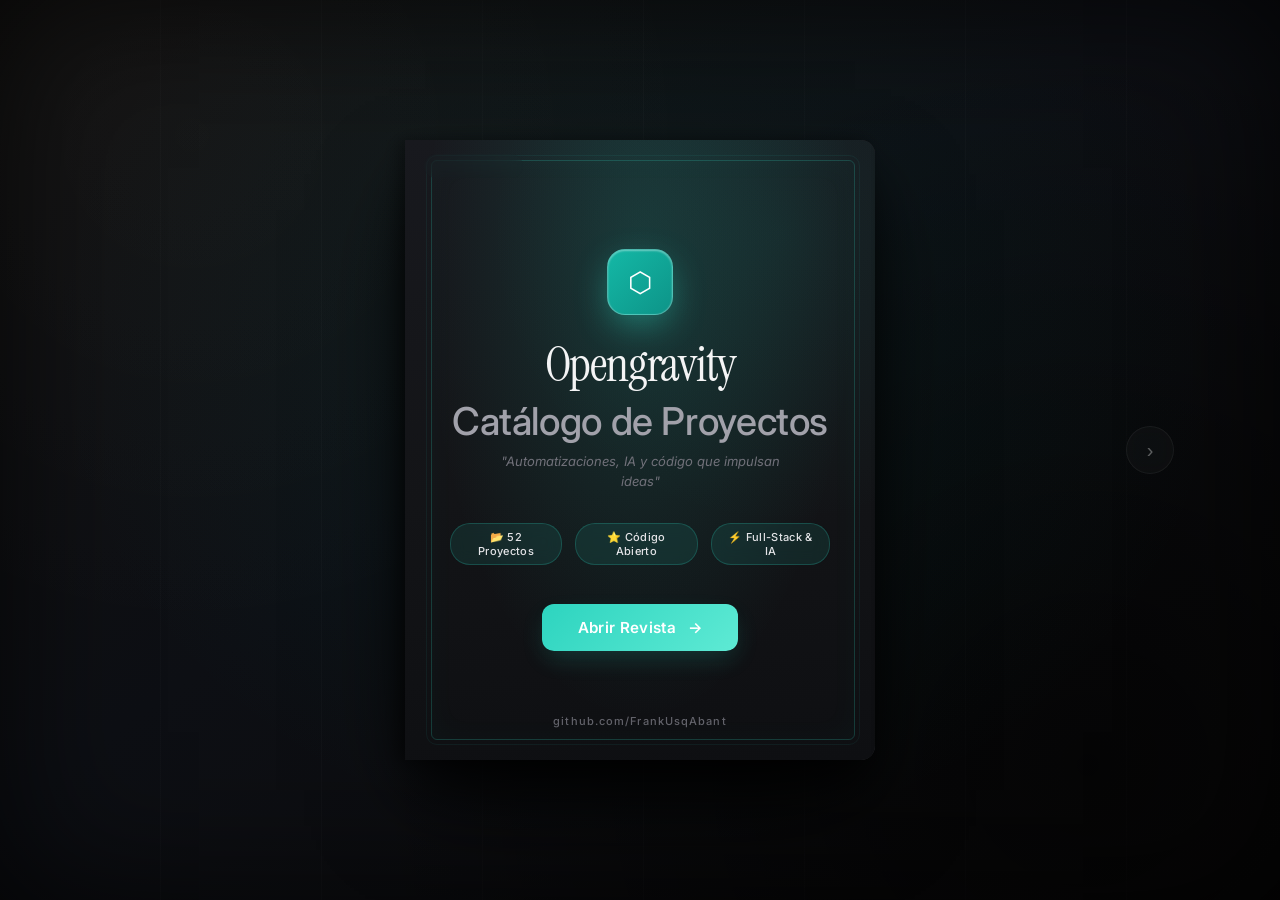
==== index.html @ ee9731e9 "feat: launch Opengravity Flip-Book catalog with 3D leaf physics, zen mode and webp assets" ====
<!DOCTYPE html>
<html lang="es">
<head>
  <meta charset="UTF-8">
  <meta http-equiv="refresh" content="0; url=./docs/">
  <title>Opengravity — Redirigiendo al Catálogo Revista</title>
  <script>window.location.replace('./docs/');</script>
</head>
<body style="background:#0a0c10;color:#fff;font-family:sans-serif;display:grid;place-items:center;height:100vh;margin:0;">
  <p>Cargando Opengravity Magazine... <a href="./docs/" style="color:#2dd4bf;">Haz clic aquí si no redirige automáticamente</a>.</p>
</body>
</html>
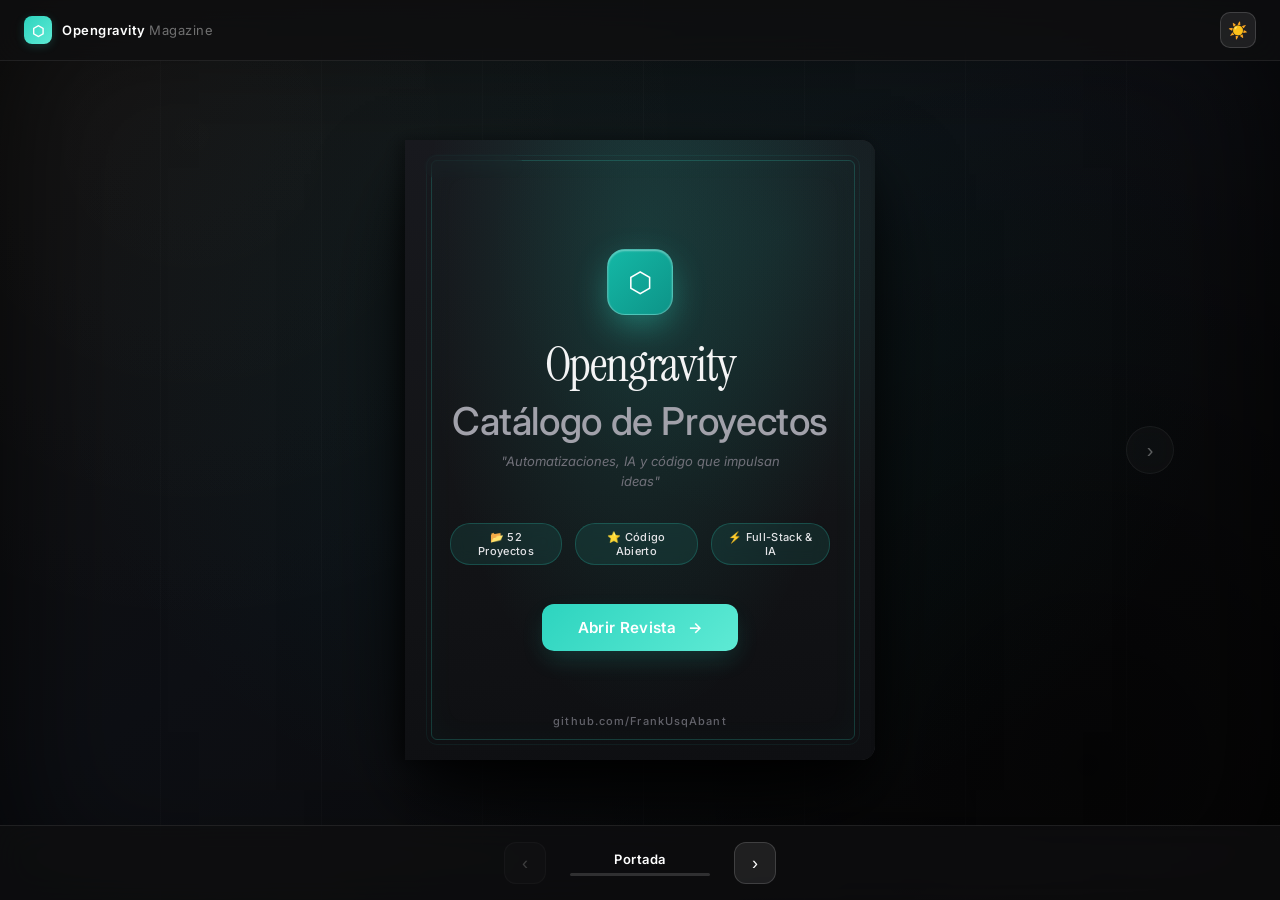
==== commit 4de56780: "feat: serve catalog directly from root for instant GitHub Pages root deployment" ====
--- a/index.html
+++ b/index.html
@@ -1,12 +1,142 @@
 <!DOCTYPE html>
-<html lang="es">
+<html lang="es" data-theme="dark">
 <head>
   <meta charset="UTF-8">
-  <meta http-equiv="refresh" content="0; url=./docs/">
-  <title>Opengravity — Redirigiendo al Catálogo Revista</title>
-  <script>window.location.replace('./docs/');</script>
+  <meta name="viewport" content="width=device-width, initial-scale=1.0">
+  <title>Opengravity — Catálogo Revista de Proyectos</title>
+  <meta name="description" content="Revista técnica interactiva de proyectos Opengravity. Automatizaciones, IA y desarrollo de vanguardia de FrankUsqAbant.">
+  <meta name="author" content="FrankUsqAbant">
+
+  <!-- Open Graph -->
+  <meta property="og:title" content="Opengravity — Catálogo Revista de Proyectos">
+  <meta property="og:description" content="Explora 52 proyectos técnicos en formato revista interactiva de dos páginas.">
+  <meta property="og:type" content="website">
+  <meta property="og:url" content="https://frankusqabant.github.io/">
+
+  <!-- Favicon -->
+  <link rel="icon" href="data:image/svg+xml,<svg xmlns=%22http://www.w3.org/2000/svg%22 viewBox=%220 0 100 100%22><text y=%22.9em%22 font-size=%2290%22>⬡</text></svg>">
+
+  <!-- Google Fonts -->
+  <link rel="preconnect" href="https://fonts.googleapis.com">
+  <link rel="preconnect" href="https://fonts.gstatic.com" crossorigin>
+  <link href="https://fonts.googleapis.com/css2?family=Instrument+Serif:ital@0;1&family=Inter:wght@300;400;500;600;700&display=swap" rel="stylesheet">
+
+  <!-- Styles -->
+  <link rel="stylesheet" href="style.css">
 </head>
-<body style="background:#0a0c10;color:#fff;font-family:sans-serif;display:grid;place-items:center;height:100vh;margin:0;">
-  <p>Cargando Opengravity Magazine... <a href="./docs/" style="color:#2dd4bf;">Haz clic aquí si no redirige automáticamente</a>.</p>
+<body>
+
+  <!-- Loader -->
+  <div class="loader" id="loader" aria-hidden="true">
+    <div class="loader__spinner"></div>
+  </div>
+
+  <!-- Top Bar -->
+  <header class="top-bar" role="banner">
+    <a href="#" class="top-bar__brand" id="brand-link" aria-label="Opengravity - Inicio">
+      <span class="top-bar__logo" aria-hidden="true">⬡</span>
+      <span>Opengravity <span style="opacity:0.4; font-weight:400;">Magazine</span></span>
+    </a>
+    <div class="top-bar__actions">
+      <button
+        class="theme-toggle"
+        id="theme-toggle"
+        aria-label="Cambiar tema claro/oscuro"
+        title="Cambiar tema"
+      >
+        <span class="icon-moon" aria-hidden="true">🌙</span>
+        <span class="icon-sun" aria-hidden="true">☀️</span>
+      </button>
+    </div>
+  </header>
+
+  <!-- Side Navigation -->
+  <nav class="side-nav side-nav--prev" aria-label="Página anterior">
+    <button class="side-nav__btn" id="side-prev" aria-label="Página anterior" title="Página anterior (←)">
+      ‹
+    </button>
+  </nav>
+  <nav class="side-nav side-nav--next" aria-label="Página siguiente">
+    <button class="side-nav__btn" id="side-next" aria-label="Página siguiente" title="Página siguiente (→)">
+      ›
+    </button>
+  </nav>
+
+  <!-- Magazine 3D Stage -->
+  <main class="magazine-scene is-cover" id="magazine-scene" role="main" aria-label="Revista de proyectos Opengravity">
+    <div class="magazine" id="magazine">
+      
+      <!-- Portada de la revista (con dos caras: tapa y contratapa interna) -->
+      <article class="cover-page mag-page" id="cover-page" aria-label="Portada de la revista Opengravity">
+        <div class="cover-face cover-front">
+          <div class="page-inner">
+            <div class="cover__logo-wrap" aria-hidden="true">⬡</div>
+            <h1 class="cover__title">Opengravity</h1>
+            <p class="cover__subtitle">Catálogo de Proyectos</p>
+            <p class="cover__tagline">"Automatizaciones, IA y código que impulsan ideas"</p>
+            
+            <div class="cover__stats">
+              <span>📂 52 Proyectos</span>
+              <span>⭐ Código Abierto</span>
+              <span>⚡ Full-Stack & IA</span>
+            </div>
+
+            <button class="cover__cta" id="cta-open" onclick="magazine.openCover()" aria-label="Abrir revista">
+              Abrir Revista
+              <span aria-hidden="true">→</span>
+            </button>
+
+            <div class="cover__footer">github.com/FrankUsqAbant</div>
+          </div>
+        </div>
+
+        <div class="cover-face cover-back" id="cover-back">
+          <!-- Cara interna que se revela al girar la tapa -->
+        </div>
+      </article>
+
+      <!-- Spread abierto (Página izquierda: Imagen / Página derecha: Detalles) -->
+      <div class="spread-base" id="spread-container">
+        <!-- Renderizado dinámico por script.js -->
+      </div>
+
+      <!-- Contraportada -->
+      <article class="backcover-page mag-page" id="backcover-page" aria-label="Contraportada de la revista">
+        <div class="backcover-inner">
+          <div class="cover__logo-wrap" aria-hidden="true" style="margin-bottom: 1.5rem;">⬡</div>
+          <h2 class="backcover__text">Gracias por leer</h2>
+          <p class="backcover__sub">
+            Todos los proyectos e implementaciones están disponibles para la comunidad en GitHub.<br>
+            <a href="https://github.com/FrankUsqAbant" target="_blank" rel="noopener noreferrer" class="backcover__link">
+              github.com/FrankUsqAbant
+            </a>
+          </p>
+          <button class="cover__cta" onclick="magazine.goToProject(0)" aria-label="Volver al inicio">
+            <span aria-hidden="true">←</span> Volver a la portada
+          </button>
+        </div>
+      </article>
+
+    </div>
+  </main>
+
+  <!-- Bottom Navigation Bar -->
+  <nav class="nav-controls" role="navigation" aria-label="Navegación de la revista">
+    <button class="nav-btn" id="btn-prev" aria-label="Página anterior" title="Página anterior (←)">
+      ‹
+    </button>
+    <div class="nav-info">
+      <span class="nav-counter" id="nav-counter" aria-live="polite">Portada</span>
+      <div class="nav-progress" role="progressbar" aria-valuemin="0" aria-valuemax="100" aria-valuenow="0">
+        <div class="nav-progress__bar" id="progress-bar"></div>
+      </div>
+    </div>
+    <button class="nav-btn" id="btn-next" aria-label="Página siguiente" title="Página siguiente (→)">
+      ›
+    </button>
+  </nav>
+
+  <!-- Scripts -->
+  <script src="script.js"></script>
 </body>
 </html>
--- a/style.css
+++ b/style.css
@@ -0,0 +1,1527 @@
+/* ═══════════════════════════════════════════════════════════
+   OPENGRAVITY LUXURY MAGAZINE — Design System
+   Realistic Open-Spread Editorial Experience
+   ═══════════════════════════════════════════════════════════ */
+
+/* ── Custom Properties ── */
+:root {
+  /* Desk Surface (Table Background) */
+  --desk-base: #181716;
+  --desk-surface: #22201D;
+  --desk-grain: rgba(255, 255, 255, 0.025);
+  --desk-spotlight: rgba(255, 245, 230, 0.07);
+
+  /* Magazine Paper & Material (Light / Warm Cream) */
+  --mag-paper-left: #F5F3ED;
+  --mag-paper-right: #FAF8F4;
+  --mag-paper-inner: #FFFFFF;
+  --mag-edge-thickness: #DDD7CD;
+  --mag-edge-shadow: rgba(0, 0, 0, 0.25);
+  
+  /* Text & Palette */
+  --text-primary: #18181A;
+  --text-secondary: #52525B;
+  --text-muted: #8E8E93;
+  --accent: #0D9488;
+  --accent-hover: #0F766E;
+  --accent-soft: rgba(13, 148, 136, 0.1);
+  --accent-glow: rgba(13, 148, 136, 0.25);
+  
+  /* Borders & Shadows */
+  --border-subtle: rgba(0, 0, 0, 0.06);
+  --border-focus: rgba(13, 148, 136, 0.4);
+  --shadow-spread: 
+    0 45px 90px -20px rgba(0, 0, 0, 0.65),
+    0 25px 45px -10px rgba(0, 0, 0, 0.45),
+    0 10px 20px -5px rgba(0, 0, 0, 0.3);
+
+  /* Spine & Folds */
+  --spine-shadow: rgba(0, 0, 0, 0.28);
+  --spine-crease: rgba(0, 0, 0, 0.45);
+
+  /* Typography */
+  --font-display: 'Instrument Serif', 'Playfair Display', Georgia, serif;
+  --font-body: 'Inter', -apple-system, BlinkMacSystemFont, 'Segoe UI', sans-serif;
+  --fs-hero: clamp(2.8rem, 5.5vw, 4.8rem);
+  --fs-title: clamp(1.6rem, 3.2vw, 2.4rem);
+  --fs-subtitle: clamp(1rem, 2vw, 1.25rem);
+  --fs-body: 0.95rem;
+  --fs-small: 0.8125rem;
+  --fs-xs: 0.6875rem;
+
+  /* Dimensions */
+  --spread-width: min(940px, 92vw);
+  --spread-height: min(620px, 80vh);
+  --page-width: calc(var(--spread-width) / 2);
+  --cover-width: min(480px, 88vw);
+  --cover-height: var(--spread-height);
+
+  /* Animation */
+  --flip-duration: 0.7s;
+  --flip-easing: cubic-bezier(0.645, 0.045, 0.355, 1);
+  --transition-fast: 0.18s ease;
+  --transition-normal: 0.3s ease;
+}
+
+/* ── Dark Mode ── */
+[data-theme="dark"] {
+  --desk-base: #0B0A0A;
+  --desk-surface: #141312;
+  --desk-grain: rgba(255, 255, 255, 0.015);
+  --desk-spotlight: rgba(45, 212, 191, 0.04);
+
+  --mag-paper-left: #1C1C1F;
+  --mag-paper-right: #222226;
+  --mag-paper-inner: #18181B;
+  --mag-edge-thickness: #2E2E34;
+  --mag-edge-shadow: rgba(0, 0, 0, 0.7);
+
+  --text-primary: #F4F4F5;
+  --text-secondary: #A1A1AA;
+  --text-muted: #71717A;
+  --accent: #2DD4BF;
+  --accent-hover: #5EEAD4;
+  --accent-soft: rgba(45, 212, 191, 0.1);
+  --accent-glow: rgba(45, 212, 191, 0.2);
+
+  --border-subtle: rgba(255, 255, 255, 0.07);
+  --border-focus: rgba(45, 212, 191, 0.4);
+  --shadow-spread: 
+    0 50px 100px -20px rgba(0, 0, 0, 0.9),
+    0 30px 50px -10px rgba(0, 0, 0, 0.7);
+
+  --spine-shadow: rgba(0, 0, 0, 0.6);
+  --spine-crease: rgba(0, 0, 0, 0.85);
+}
+
+/* ── Global Reset ── */
+*, *::before, *::after {
+  margin: 0; padding: 0; box-sizing: border-box;
+}
+
+html, body {
+  width: 100%; height: 100%;
+}
+
+body {
+  font-family: var(--font-body);
+  background-color: var(--desk-base);
+  color: var(--text-primary);
+  display: flex;
+  flex-direction: column;
+  align-items: center;
+  justify-content: center;
+  overflow: hidden;
+  position: relative;
+  transition: background-color var(--transition-normal);
+}
+
+/* ═══════════════════════════════════════════════════════════
+   PREMIUM STUDIO DESK BACKGROUND (Iluminación y Ambiente)
+   ═══════════════════════════════════════════════════════════ */
+body::before {
+  content: '';
+  position: fixed;
+  inset: 0;
+  background: 
+    radial-gradient(ellipse at 50% 38%, rgba(13, 148, 136, 0.09) 0%, transparent 65%),
+    radial-gradient(circle at 15% 15%, rgba(255, 255, 255, 0.02) 0%, transparent 40%),
+    radial-gradient(circle at 85% 85%, rgba(0, 0, 0, 0.6) 0%, transparent 55%),
+    repeating-linear-gradient(
+      90deg,
+      transparent 0px, transparent 160px,
+      var(--desk-grain) 160px, var(--desk-grain) 161px
+    ),
+    linear-gradient(145deg, var(--desk-surface) 0%, #0d0f14 45%, var(--desk-base) 100%);
+  pointer-events: none;
+  z-index: 0;
+}
+
+[data-theme="light"] body::before {
+  background: 
+    radial-gradient(ellipse at 50% 38%, rgba(13, 148, 136, 0.08) 0%, transparent 65%),
+    radial-gradient(circle at 20% 20%, rgba(255, 255, 255, 0.9) 0%, transparent 45%),
+    linear-gradient(145deg, #f0f2ed 0%, #e2e4dc 60%, #d5d8ce 100%);
+}
+
+/* Studio Ambient Vignette */
+body::after {
+  content: '';
+  position: fixed;
+  inset: 0;
+  box-shadow: inset 0 0 140px rgba(0, 0, 0, 0.75);
+  pointer-events: none;
+  z-index: 0;
+}
+
+/* ── Top Bar (Modo Inmersivo Zen) ── */
+.top-bar {
+  position: fixed;
+  top: 0; left: 0; right: 0;
+  display: flex;
+  align-items: center;
+  justify-content: space-between;
+  padding: 12px 24px;
+  z-index: 100;
+  background: rgba(15, 15, 17, 0.75);
+  backdrop-filter: blur(16px);
+  -webkit-backdrop-filter: blur(16px);
+  border-bottom: 1px solid rgba(255, 255, 255, 0.08);
+  transform: translateY(-100%);
+  opacity: 0;
+  pointer-events: none;
+  transition: transform 0.4s cubic-bezier(0.16, 1, 0.3, 1), opacity 0.35s ease;
+}
+
+.top-bar.is-visible,
+.top-bar:hover {
+  transform: translateY(0);
+  opacity: 1;
+  pointer-events: auto;
+}
+
+.top-bar__brand {
+  display: flex;
+  align-items: center;
+  gap: 10px;
+  font-weight: 600;
+  font-size: var(--fs-small);
+  color: #FFFFFF;
+  text-decoration: none;
+  letter-spacing: 0.04em;
+}
+
+.top-bar__logo {
+  width: 28px; height: 28px;
+  background: linear-gradient(135deg, var(--accent), var(--accent-hover));
+  border-radius: 8px;
+  display: grid; place-items: center;
+  font-size: 14px;
+  color: white;
+  font-weight: 700;
+  box-shadow: 0 2px 10px var(--accent-glow);
+}
+
+.top-bar__actions { display: flex; align-items: center; gap: 12px; }
+
+.theme-toggle {
+  background: rgba(255, 255, 255, 0.08);
+  border: 1px solid rgba(255, 255, 255, 0.15);
+  color: #D1D5DB;
+  width: 36px; height: 36px;
+  border-radius: 10px;
+  cursor: pointer;
+  display: grid; place-items: center;
+  font-size: 16px;
+  transition: all var(--transition-fast);
+}
+.theme-toggle:hover { color: var(--accent); border-color: var(--accent); background: var(--accent-soft); }
+.theme-toggle:focus-visible { outline: 2px solid var(--accent); }
+.theme-toggle .icon-sun,
+[data-theme="dark"] .theme-toggle .icon-moon { display: none; }
+[data-theme="dark"] .theme-toggle .icon-sun { display: block; }
+
+/* ═══════════════════════════════════════════════════════════
+   MAGAZINE 3D STAGE & STRUCTURE
+   ═══════════════════════════════════════════════════════════ */
+.magazine-scene {
+  perspective: 2600px;
+  position: relative;
+  z-index: 10;
+  display: flex;
+  align-items: center;
+  justify-content: center;
+  width: var(--spread-width);
+  height: var(--spread-height);
+  transition: width 0.5s ease, height 0.5s ease;
+}
+
+.magazine {
+  width: 100%;
+  height: 100%;
+  position: relative;
+  transform-style: preserve-3d;
+  transition: transform 0.85s cubic-bezier(0.25, 1, 0.45, 1);
+}
+
+/* En portada cerrada: la revista se desplaza suavemente hacia la izquierda
+   para que la tapa (ubicada en el 50% derecho) quede visualmente centrada en pantalla */
+.magazine-scene.is-cover .magazine {
+  transform: translateX(-25%);
+}
+
+.magazine-scene.is-spread .magazine {
+  transform: translateX(0);
+}
+
+.mag-page {
+  position: absolute;
+  background: var(--mag-paper-right);
+  overflow: hidden;
+  display: flex;
+  flex-direction: column;
+}
+
+/* Base Spread Container */
+.spread-base {
+  position: absolute;
+  inset: 0;
+  width: 100%;
+  height: 100%;
+  z-index: 10;
+  transition: opacity 0.45s ease;
+}
+
+.magazine-scene.is-cover .spread-base {
+  opacity: 0;
+  pointer-events: none;
+}
+
+.magazine-scene.is-spread .spread-base {
+  opacity: 1;
+  pointer-events: auto;
+}
+
+/* ═══════════════════════════════════════════════════════════
+   PORTADA DE LA REVISTA (COVER - TAPA CON GIRO SOBRE EL LOMO)
+   ═══════════════════════════════════════════════════════════ */
+.cover-page {
+  position: absolute;
+  top: 0;
+  left: 50%;
+  width: 50%;
+  height: 100%;
+  border-radius: 0 14px 14px 0;
+  box-shadow: 
+    var(--shadow-spread),
+    -6px 0 16px rgba(0,0,0,0.35);
+  transform-origin: left center;
+  transform-style: preserve-3d;
+  transition: transform 0.85s cubic-bezier(0.25, 1, 0.45, 1), box-shadow 0.85s ease;
+  z-index: 40;
+  cursor: pointer;
+}
+
+.cover-page.flipped {
+  transform: rotateY(-180deg);
+  pointer-events: none;
+  box-shadow: 
+    -15px 25px 45px rgba(0,0,0,0.4),
+    0 10px 20px rgba(0,0,0,0.2);
+}
+
+.cover-face {
+  position: absolute;
+  inset: 0;
+  width: 100%;
+  height: 100%;
+  backface-visibility: hidden !important;
+  -webkit-backface-visibility: hidden !important;
+  border-radius: 0 14px 14px 0;
+  display: flex;
+  flex-direction: column;
+}
+
+.cover-front {
+  transform: rotateY(0deg);
+  backface-visibility: hidden !important;
+  -webkit-backface-visibility: hidden !important;
+  overflow: hidden;
+  background: 
+    radial-gradient(ellipse at 50% 20%, var(--accent-soft) 0%, transparent 60%),
+    linear-gradient(180deg, var(--mag-paper-right) 0%, var(--mag-paper-left) 100%);
+}
+
+.cover-front,
+.cover-front * {
+  backface-visibility: hidden !important;
+  -webkit-backface-visibility: hidden !important;
+}
+
+/* Realistic Magazine Spine (Solo en la cara frontal) */
+.cover-front::before {
+  content: '';
+  position: absolute;
+  top: 0; left: 0;
+  width: 20px; height: 100%;
+  background: linear-gradient(to right,
+    rgba(0,0,0,0.4) 0%,
+    rgba(0,0,0,0.12) 40%,
+    transparent 100%
+  );
+  pointer-events: none;
+  backface-visibility: hidden !important;
+  -webkit-backface-visibility: hidden !important;
+}
+
+/* Paper Stacking Effect (Solo en la cara frontal) */
+.cover-front::after {
+  content: '';
+  position: absolute;
+  top: 4px; right: -8px;
+  width: 8px; height: calc(100% - 8px);
+  background: repeating-linear-gradient(
+    90deg,
+    var(--mag-edge-thickness) 0px, var(--mag-edge-thickness) 1px,
+    var(--mag-edge-shadow) 1px, var(--mag-edge-shadow) 2px
+  );
+  border-radius: 0 4px 4px 0;
+  box-shadow: 2px 0 5px rgba(0,0,0,0.4);
+  backface-visibility: hidden !important;
+  -webkit-backface-visibility: hidden !important;
+}
+
+.cover-back {
+  transform: rotateY(180deg);
+  border-radius: 14px 0 0 14px;
+  background: var(--mag-paper-left);
+  overflow: hidden;
+}
+
+.cover-back,
+.cover-back * {
+  backface-visibility: hidden !important;
+  -webkit-backface-visibility: hidden !important;
+}
+
+.cover-face .spread__left,
+.cover-face .spread__right,
+.cover-back .spread__left,
+.cover-back .spread__right {
+  width: 100% !important;
+  height: 100% !important;
+}
+
+.cover-page .page-inner,
+.leaf-front--cover .page-inner {
+  flex: 1;
+  display: flex;
+  flex-direction: column;
+  align-items: center;
+  justify-content: center;
+  text-align: center;
+  padding: 3.5rem 2.8rem;
+  position: relative;
+  background: 
+    radial-gradient(ellipse at 50% 22%, rgba(13, 148, 136, 0.12) 0%, transparent 65%),
+    radial-gradient(circle at 85% 15%, rgba(20, 184, 166, 0.07) 0%, transparent 45%),
+    linear-gradient(175deg, #FAFBF7 0%, #F4F5EE 55%, #E9EBE2 100%);
+}
+
+[data-theme="dark"] .cover-page .page-inner,
+[data-theme="dark"] .leaf-front--cover .page-inner {
+  background: 
+    radial-gradient(ellipse at 50% 20%, rgba(45, 212, 191, 0.16) 0%, transparent 65%),
+    radial-gradient(circle at 80% 15%, rgba(20, 184, 166, 0.08) 0%, transparent 45%),
+    linear-gradient(175deg, #18191E 0%, #131417 55%, #0E0F12 100%);
+}
+
+/* Luxury Debossed Editorial Double Frame */
+.cover-page .page-inner::before,
+.leaf-front--cover .page-inner::before {
+  content: '';
+  position: absolute;
+  top: 20px; right: 20px; bottom: 20px; left: 26px;
+  border: 1px solid rgba(13, 148, 136, 0.2);
+  outline: 1px solid rgba(13, 148, 136, 0.08);
+  outline-offset: 4px;
+  border-radius: 6px;
+  pointer-events: none;
+  box-shadow: inset 0 0 30px rgba(13, 148, 136, 0.02);
+}
+
+[data-theme="dark"] .cover-page .page-inner::before,
+[data-theme="dark"] .leaf-front--cover .page-inner::before {
+  border: 1px solid rgba(45, 212, 191, 0.22);
+  outline: 1px solid rgba(45, 212, 191, 0.07);
+  box-shadow: inset 0 0 30px rgba(45, 212, 191, 0.03);
+}
+
+.cover__logo-wrap {
+  width: 66px; height: 66px;
+  background: linear-gradient(135deg, #0d9488 0%, #0f766e 100%);
+  border: 1px solid rgba(255, 255, 255, 0.25);
+  border-radius: 18px;
+  display: grid; place-items: center;
+  margin-bottom: 1.5rem;
+  font-size: 28px; color: white;
+  box-shadow: 
+    0 10px 30px -4px rgba(13, 148, 136, 0.4),
+    inset 0 1px 1px rgba(255, 255, 255, 0.35);
+  position: relative;
+}
+
+[data-theme="dark"] .cover__logo-wrap {
+  background: linear-gradient(135deg, #14b8a6 0%, #0d9488 100%);
+  box-shadow: 
+    0 12px 35px -4px rgba(45, 212, 191, 0.45),
+    inset 0 1px 2px rgba(255, 255, 255, 0.4);
+}
+
+.cover__title {
+  font-family: var(--font-display);
+  font-size: clamp(2.6rem, 3.8vw, 3.6rem);
+  line-height: 1.05;
+  font-weight: 400;
+  margin-bottom: 0.5rem;
+  letter-spacing: -0.025em;
+  color: var(--text-primary);
+}
+
+.cover__subtitle {
+  font-size: var(--fs-title);
+  color: var(--text-secondary);
+  font-weight: 500;
+  letter-spacing: -0.01em;
+  margin-bottom: 0.5rem;
+}
+
+.cover__tagline {
+  font-size: var(--fs-small);
+  color: var(--text-muted);
+  font-style: italic;
+  margin-bottom: 2rem;
+  max-width: 320px;
+  line-height: 1.5;
+}
+
+.cover__stats {
+  display: flex;
+  gap: 0.8rem;
+  margin-bottom: 2.4rem;
+}
+
+.cover__stats span {
+  font-size: var(--fs-xs);
+  color: var(--text-secondary);
+  background: rgba(13, 148, 136, 0.08);
+  border: 1px solid rgba(13, 148, 136, 0.16);
+  padding: 6px 14px;
+  border-radius: 20px;
+  font-weight: 500;
+  letter-spacing: 0.03em;
+  backdrop-filter: blur(8px);
+}
+
+[data-theme="dark"] .cover__stats span {
+  background: rgba(45, 212, 191, 0.1);
+  border-color: rgba(45, 212, 191, 0.22);
+  color: #e4e4e7;
+}
+
+.cover__cta {
+  display: inline-flex;
+  align-items: center;
+  gap: 12px;
+  padding: 14px 36px;
+  background: linear-gradient(135deg, var(--accent) 0%, var(--accent-hover) 100%);
+  color: #FFFFFF;
+  font-family: var(--font-body);
+  font-size: var(--fs-body);
+  font-weight: 600;
+  border: none;
+  border-radius: 12px;
+  cursor: pointer;
+  transition: all var(--transition-fast);
+  letter-spacing: 0.02em;
+  box-shadow: 
+    0 10px 25px -4px var(--accent-glow),
+    0 4px 10px rgba(0,0,0,0.1);
+}
+
+.cover__cta:hover {
+  transform: translateY(-2px);
+  box-shadow: 
+    0 16px 32px -4px var(--accent-glow),
+    0 6px 14px rgba(0,0,0,0.15);
+}
+
+.cover__footer {
+  position: absolute;
+  bottom: 32px;
+  font-size: var(--fs-xs);
+  color: var(--text-muted);
+  letter-spacing: 0.1em;
+  font-weight: 500;
+  opacity: 0.85;
+}
+
+/* ═══════════════════════════════════════════════════════════
+   REVISTA ABIERTA: SPREAD (DOBLE PÁGINA IZQUIERDA + DERECHA)
+   ═══════════════════════════════════════════════════════════ */
+.spread {
+  position: absolute;
+  inset: 0;
+  display: flex;
+  opacity: 0;
+  pointer-events: none;
+  border-radius: 12px;
+  box-shadow: var(--shadow-spread);
+  transition: opacity 0.35s ease;
+}
+
+.spread.active {
+  opacity: 1;
+  pointer-events: auto;
+}
+
+/* Page bottom edge stack (Efecto de hojas apiladas abajo) */
+.spread::after {
+  content: '';
+  position: absolute;
+  bottom: -6px; left: 12px; right: 12px;
+  height: 6px;
+  background: repeating-linear-gradient(
+    0deg,
+    var(--mag-edge-thickness) 0px, var(--mag-edge-thickness) 1px,
+    var(--mag-edge-shadow) 1px, var(--mag-edge-shadow) 2px
+  );
+  border-radius: 0 0 8px 8px;
+  box-shadow: 0 4px 10px rgba(0,0,0,0.5);
+  z-index: 1;
+}
+
+/* ── Página Izquierda: Visual Hero & Captura Real ── */
+.spread__left {
+  width: 50%;
+  height: 100%;
+  background: var(--mag-paper-left);
+  border-radius: 10px 0 0 10px;
+  position: relative;
+  overflow: hidden;
+  display: flex;
+  flex-direction: column;
+}
+
+/* Left Page Header */
+.spread__left-header {
+  position: absolute;
+  top: 0; left: 0; right: 0;
+  padding: 14px 20px;
+  display: flex;
+  justify-content: space-between;
+  align-items: center;
+  z-index: 15;
+  background: linear-gradient(180deg, rgba(0,0,0,0.5) 0%, transparent 100%);
+}
+
+.spread__page-num {
+  font-size: var(--fs-xs);
+  font-weight: 700;
+  color: #FFFFFF;
+  letter-spacing: 0.1em;
+  text-shadow: 0 1px 3px rgba(0,0,0,0.6);
+}
+
+.spread__lang-pill {
+  padding: 4px 12px;
+  background: rgba(0, 0, 0, 0.45);
+  backdrop-filter: blur(8px);
+  -webkit-backdrop-filter: blur(8px);
+  border: 1px solid rgba(255, 255, 255, 0.2);
+  border-radius: 100px;
+  font-size: var(--fs-xs);
+  font-weight: 600;
+  color: #FFFFFF;
+  letter-spacing: 0.05em;
+  text-transform: uppercase;
+}
+
+/* Left Page Image Wrapper — Full Magazine Sheet Display */
+.spread__image-wrap {
+  width: 100%;
+  height: 100%;
+  position: relative;
+  overflow: hidden;
+  display: flex;
+  align-items: center;
+  justify-content: center;
+  background: var(--desk-base);
+}
+
+/* Atmospheric Ambient Background: Fills 100% of the page with the project's own palette */
+.spread__image-bg {
+  position: absolute;
+  inset: -20px;
+  width: calc(100% + 40px);
+  height: calc(100% + 40px);
+  object-fit: cover;
+  filter: blur(28px) saturate(1.5) brightness(0.42);
+  transform: scale(1.1);
+  opacity: 0.85;
+  pointer-events: none;
+  z-index: 1;
+}
+
+[data-theme="dark"] .spread__image-bg {
+  filter: blur(32px) saturate(1.6) brightness(0.28);
+}
+
+/* Sharp Editorial Foreground Frame */
+.spread__image-frame {
+  position: relative;
+  z-index: 5;
+  width: 100%;
+  height: 100%;
+  padding: 56px 20px 48px 20px;
+  display: flex;
+  align-items: center;
+  justify-content: center;
+}
+
+.spread__image {
+  max-width: 100%;
+  max-height: 100%;
+  width: auto;
+  height: auto;
+  object-fit: contain;
+  display: block;
+  border-radius: 8px;
+  box-shadow: 
+    0 20px 45px -10px rgba(0, 0, 0, 0.7),
+    0 6px 16px -4px rgba(0, 0, 0, 0.5),
+    0 0 0 1px rgba(255, 255, 255, 0.12);
+  transition: transform 0.4s cubic-bezier(0.16, 1, 0.3, 1), box-shadow 0.4s ease;
+}
+
+.spread__image-overlay {
+  position: absolute;
+  inset: 0;
+  background: linear-gradient(
+    180deg,
+    rgba(0,0,0,0.3) 0%,
+    transparent 18%,
+    transparent 82%,
+    rgba(0,0,0,0.5) 100%
+  );
+  pointer-events: none;
+  z-index: 10;
+}
+
+.spread__left:hover .spread__image {
+  transform: scale(1.025);
+  box-shadow: 
+    0 25px 55px -10px rgba(0, 0, 0, 0.85),
+    0 0 0 1px rgba(255, 255, 255, 0.22);
+}
+
+/* Left Page Footer */
+.spread__left-footer {
+  position: absolute;
+  bottom: 0; left: 0; right: 0;
+  padding: 12px 20px;
+  display: flex;
+  justify-content: space-between;
+  align-items: center;
+  z-index: 15;
+  background: linear-gradient(0deg, rgba(0,0,0,0.5) 0%, transparent 100%);
+}
+
+.spread__caption {
+  font-size: var(--fs-xs);
+  color: rgba(255, 255, 255, 0.75);
+  letter-spacing: 0.06em;
+  text-transform: uppercase;
+}
+
+/* Placeholder for repos without image */
+.spread__placeholder {
+  width: 100%;
+  height: 100%;
+  display: flex;
+  flex-direction: column;
+  align-items: center;
+  justify-content: center;
+  gap: 14px;
+  position: relative;
+  padding: 2rem;
+  text-align: center;
+}
+
+.spread__placeholder-icon {
+  font-size: 4rem;
+  opacity: 0.65;
+  z-index: 2;
+  filter: drop-shadow(0 4px 10px rgba(0,0,0,0.2));
+}
+
+.spread__placeholder-name {
+  font-family: var(--font-display);
+  font-size: 2rem;
+  line-height: 1.15;
+  opacity: 0.85;
+  z-index: 2;
+  word-break: break-word;
+}
+
+.spread__placeholder-sub {
+  font-size: var(--fs-xs);
+  text-transform: uppercase;
+  letter-spacing: 0.15em;
+  opacity: 0.5;
+  z-index: 2;
+}
+
+/* Placeholder themes by language */
+.ph--javascript { background: linear-gradient(135deg, #1E1B05 0%, #383108 100%); color: #F7DF1E; }
+.ph--typescript { background: linear-gradient(135deg, #0A192F 0%, #172A45 100%); color: #60A5FA; }
+.ph--python { background: linear-gradient(135deg, #0C1E2E 0%, #1E3A5F 100%); color: #FCD34D; }
+.ph--css { background: linear-gradient(135deg, #0D2033 0%, #153A5B 100%); color: #38BDF8; }
+.ph--html { background: linear-gradient(135deg, #2B120B 0%, #4D2115 100%); color: #FB923C; }
+.ph--astro { background: linear-gradient(135deg, #2D1038 0%, #4C1D5E 100%); color: #F472B6; }
+.ph--vue { background: linear-gradient(135deg, #0B2418 0%, #15452E 100%); color: #4ADE80; }
+.ph--nunjucks { background: linear-gradient(135deg, #162433 0%, #243B53 100%); color: #94A3B8; }
+.ph--code { background: linear-gradient(135deg, #132422 0%, #1D3A37 100%); color: #2DD4BF; }
+
+/* ── Lomo Central (Spine Crease & 3D Lighting) ── */
+.spread__spine {
+  width: 14px;
+  height: 100%;
+  position: relative;
+  z-index: 20;
+  flex-shrink: 0;
+  margin-left: -7px;
+  margin-right: -7px;
+  pointer-events: none;
+}
+
+.spread__spine::before {
+  content: '';
+  position: absolute;
+  top: 0; bottom: 0; left: 0; right: 0;
+  background: linear-gradient(
+    to right,
+    rgba(0,0,0,0.35) 0%,
+    rgba(0,0,0,0.6) 45%,
+    rgba(0,0,0,0.7) 50%,
+    rgba(0,0,0,0.6) 55%,
+    rgba(0,0,0,0.35) 100%
+  );
+  box-shadow: 
+    inset -3px 0 6px rgba(0,0,0,0.3),
+    inset 3px 0 6px rgba(0,0,0,0.3);
+}
+
+/* ── Página Derecha: Contenido Editorial ── */
+.spread__right {
+  width: 50%;
+  height: 100%;
+  background: 
+    radial-gradient(ellipse at 85% 18%, rgba(13, 148, 136, 0.05) 0%, transparent 60%),
+    linear-gradient(175deg, #FAFBF7 0%, #F5F6F0 50%, #ECEEE6 100%);
+  border-radius: 0 12px 12px 0;
+  position: relative;
+  overflow: hidden;
+  display: flex;
+  flex-direction: column;
+}
+
+[data-theme="dark"] .spread__right {
+  background: 
+    radial-gradient(ellipse at 85% 18%, rgba(45, 212, 191, 0.06) 0%, transparent 60%),
+    linear-gradient(175deg, #18191E 0%, #141519 50%, #0E0F12 100%);
+}
+
+/* Page Curvature Highlight (Sombra de curvatura del papel en el lomo) */
+.spread__right::before {
+  content: '';
+  position: absolute;
+  top: 0; bottom: 0; left: 0;
+  width: 34px;
+  background: linear-gradient(to right, 
+    rgba(0,0,0,0.18) 0%, 
+    rgba(0,0,0,0.06) 40%, 
+    transparent 100%
+  );
+  pointer-events: none;
+  z-index: 8;
+}
+
+/* Luxury Paper Margin Guide */
+.spread__right::after {
+  content: '';
+  position: absolute;
+  top: 18px; right: 18px; bottom: 18px; left: 16px;
+  border: 1px solid rgba(13, 148, 136, 0.08);
+  border-radius: 6px;
+  pointer-events: none;
+  z-index: 1;
+}
+
+[data-theme="dark"] .spread__right::after {
+  border-color: rgba(255, 255, 255, 0.04);
+}
+
+.right-content {
+  flex: 1;
+  padding: 2.2rem 2.4rem 1rem 2.6rem;
+  display: flex;
+  flex-direction: column;
+  overflow-y: auto;
+  scrollbar-width: thin;
+  scrollbar-color: var(--border-subtle) transparent;
+  position: relative;
+  z-index: 10;
+}
+
+.right-content::-webkit-scrollbar { width: 4px; }
+.right-content::-webkit-scrollbar-thumb {
+  background: var(--border-subtle);
+  border-radius: 2px;
+}
+
+.right-content__header {
+  display: flex;
+  justify-content: space-between;
+  align-items: center;
+  margin-bottom: 0.8rem;
+}
+
+.right-content__kicker {
+  display: inline-flex;
+  align-items: center;
+  gap: 7px;
+}
+
+.kicker-dot {
+  width: 6px;
+  height: 6px;
+  border-radius: 50%;
+  background: var(--accent);
+  box-shadow: 0 0 8px var(--accent-glow);
+}
+
+.right-content__eyebrow {
+  font-size: var(--fs-xs);
+  font-weight: 700;
+  color: var(--accent);
+  letter-spacing: 0.16em;
+  text-transform: uppercase;
+}
+
+.right-content__date {
+  font-size: var(--fs-xs);
+  color: var(--text-muted);
+  font-weight: 500;
+  background: rgba(0,0,0,0.03);
+  padding: 3px 9px;
+  border-radius: 6px;
+  border: 1px solid var(--border-subtle);
+}
+
+[data-theme="dark"] .right-content__date {
+  background: rgba(255,255,255,0.04);
+}
+
+.right-content__name {
+  font-family: var(--font-display);
+  font-size: clamp(1.75rem, 2.3vw, 2.25rem);
+  line-height: 1.15;
+  font-weight: 400;
+  margin-bottom: 0.45rem;
+  letter-spacing: -0.02em;
+  color: var(--text-primary);
+}
+
+.right-content__repo-badge {
+  display: inline-flex;
+  align-items: center;
+  gap: 6px;
+  background: rgba(13, 148, 136, 0.07);
+  border: 1px solid rgba(13, 148, 136, 0.18);
+  padding: 3px 10px;
+  border-radius: 6px;
+  margin-bottom: 1rem;
+  width: fit-content;
+}
+
+[data-theme="dark"] .right-content__repo-badge {
+  background: rgba(45, 212, 191, 0.08);
+  border-color: rgba(45, 212, 191, 0.2);
+}
+
+.right-content__repo-badge .repo-icon {
+  color: var(--accent);
+}
+
+.right-content__repo-badge code {
+  font-family: var(--font-mono);
+  font-size: 0.76rem;
+  color: var(--accent);
+  font-weight: 600;
+}
+
+.right-content__desc {
+  font-size: 0.95rem;
+  line-height: 1.62;
+  color: var(--text-secondary);
+  margin-bottom: 1.3rem;
+}
+
+.right-content__tags-section {
+  margin-bottom: 1.3rem;
+}
+
+.tags-title {
+  display: block;
+  font-size: 0.68rem;
+  font-weight: 700;
+  letter-spacing: 0.14em;
+  color: var(--text-muted);
+  text-transform: uppercase;
+  margin-bottom: 0.6rem;
+}
+
+.right-content__tags {
+  display: flex;
+  flex-wrap: wrap;
+  gap: 6px;
+}
+
+.tag-pill {
+  display: inline-flex;
+  align-items: center;
+  gap: 5px;
+  padding: 4px 11px;
+  background: rgba(13, 148, 136, 0.08);
+  color: var(--accent);
+  font-size: var(--fs-xs);
+  font-weight: 600;
+  border-radius: 20px;
+  border: 1px solid rgba(13, 148, 136, 0.16);
+  transition: all var(--transition-fast);
+}
+
+.tag-pill .tag-dot {
+  width: 4px;
+  height: 4px;
+  border-radius: 50%;
+  background: var(--accent);
+  opacity: 0.7;
+}
+
+.tag-pill:hover {
+  border-color: var(--accent);
+  background: var(--accent-glow);
+  transform: translateY(-1px);
+}
+
+/* Editorial Spec Sheet Card */
+.right-content__meta-grid {
+  display: grid;
+  grid-template-columns: repeat(3, 1fr);
+  gap: 12px;
+  background: rgba(255, 255, 255, 0.65);
+  padding: 12px 16px;
+  border-radius: 10px;
+  margin-bottom: 1.4rem;
+  border: 1px solid rgba(13, 148, 136, 0.18);
+  box-shadow: 0 4px 16px rgba(0,0,0,0.03);
+  backdrop-filter: blur(8px);
+}
+
+[data-theme="dark"] .right-content__meta-grid {
+  background: rgba(20, 22, 28, 0.75);
+  border-color: rgba(255, 255, 255, 0.08);
+  box-shadow: 0 4px 20px rgba(0,0,0,0.25);
+}
+
+.meta-box {
+  display: flex;
+  flex-direction: column;
+  gap: 3px;
+}
+
+.meta-box:not(:last-child) {
+  border-right: 1px solid var(--border-subtle);
+  padding-right: 8px;
+}
+
+.meta-box__label {
+  font-size: 0.62rem;
+  font-weight: 700;
+  letter-spacing: 0.12em;
+  color: var(--text-muted);
+  text-transform: uppercase;
+}
+
+.meta-box__value {
+  font-size: 0.82rem;
+  font-weight: 600;
+  color: var(--text-primary);
+  white-space: nowrap;
+}
+
+/* Actions Buttons */
+.right-content__actions {
+  display: flex;
+  align-items: center;
+  gap: 12px;
+  margin-top: auto;
+  padding-top: 0.8rem;
+}
+
+.btn {
+  display: inline-flex;
+  align-items: center;
+  justify-content: center;
+  gap: 8px;
+  padding: 11px 22px;
+  font-family: var(--font-body);
+  font-size: var(--fs-small);
+  font-weight: 600;
+  border-radius: 10px;
+  cursor: pointer;
+  transition: all var(--transition-fast);
+  text-decoration: none;
+  border: 1px solid transparent;
+  white-space: nowrap;
+}
+
+.btn--primary {
+  background: linear-gradient(135deg, var(--accent) 0%, var(--accent-hover) 100%);
+  color: #FFFFFF;
+  border-color: var(--accent);
+  box-shadow: 0 6px 18px -2px var(--accent-glow);
+}
+
+.btn--primary:hover {
+  transform: translateY(-2px);
+  box-shadow: 0 10px 24px -2px var(--accent-glow);
+}
+
+.btn--ghost {
+  background: rgba(0, 0, 0, 0.03);
+  color: var(--text-primary);
+  border-color: var(--border-subtle);
+}
+
+[data-theme="dark"] .btn--ghost {
+  background: rgba(255, 255, 255, 0.05);
+  border-color: rgba(255, 255, 255, 0.12);
+  color: #f4f4f5;
+}
+
+.btn--ghost:hover {
+  background: var(--accent-soft);
+  border-color: var(--accent);
+  color: var(--accent);
+  transform: translateY(-2px);
+}
+
+/* Right Page Footer */
+.right-content__footer {
+  padding: 10px 24px;
+  display: flex;
+  justify-content: space-between;
+  align-items: center;
+  border-top: 1px solid var(--border-subtle);
+  background: transparent;
+  z-index: 10;
+}
+
+.mag-signature {
+  font-size: var(--fs-xs);
+  color: var(--text-muted);
+  letter-spacing: 0.1em;
+  text-transform: uppercase;
+  font-weight: 500;
+}
+
+.right-content__footer .spread__page-num {
+  font-family: var(--font-mono);
+  font-size: var(--fs-xs);
+  font-weight: 600;
+  color: var(--text-muted);
+  letter-spacing: 0.08em;
+}
+
+/* ═══════════════════════════════════════════════════════════
+   HOJA 3D DE PASO DE PÁGINA (REALISTIC 3D LEAF FLIPPER)
+   ═══════════════════════════════════════════════════════════ */
+.mag-leaf-flipper {
+  position: absolute;
+  top: 0;
+  width: 50%;
+  height: 100%;
+  transform-style: preserve-3d;
+  z-index: 50;
+  pointer-events: none;
+}
+
+/* Pasar hacia adelante (Right to Left: de 50% a 0%) */
+.mag-leaf-flipper.flip-forward {
+  left: 50%;
+  transform-origin: left center;
+  transform: rotateY(0deg);
+  transition: transform 0.75s cubic-bezier(0.4, 0, 0.2, 1);
+}
+
+.mag-leaf-flipper.flip-forward.is-flipping {
+  transform: rotateY(-180deg);
+}
+
+/* Pasar hacia atrás (Left to Right: de 0% a 50%) */
+.mag-leaf-flipper.flip-backward {
+  left: 0;
+  transform-origin: right center;
+  transform: rotateY(0deg);
+  transition: transform 0.75s cubic-bezier(0.4, 0, 0.2, 1);
+}
+
+.mag-leaf-flipper.flip-backward.is-flipping {
+  transform: rotateY(180deg);
+}
+
+.leaf-face {
+  position: absolute;
+  inset: 0;
+  width: 100%;
+  height: 100%;
+  backface-visibility: hidden;
+  -webkit-backface-visibility: hidden;
+  overflow: hidden;
+  background: var(--mag-paper-right);
+}
+
+.leaf-face .spread__left,
+.leaf-face .spread__right {
+  width: 100% !important;
+  height: 100% !important;
+}
+
+.leaf-front {
+  transform: rotateY(0deg);
+  border-radius: 0 10px 10px 0;
+  box-shadow: 0 14px 35px rgba(0,0,0,0.35);
+}
+
+.leaf-back {
+  transform: rotateY(180deg);
+  border-radius: 10px 0 0 10px;
+  background: var(--mag-paper-left);
+  box-shadow: 0 14px 35px rgba(0,0,0,0.35);
+}
+
+.leaf-back-reverse {
+  transform: rotateY(-180deg);
+  border-radius: 0 10px 10px 0;
+  background: var(--mag-paper-right);
+  box-shadow: 0 14px 35px rgba(0,0,0,0.35);
+}
+
+/* Soporte de portada para leaf flipper */
+.leaf-front--cover,
+.leaf-back--cover {
+  background: 
+    radial-gradient(ellipse at 50% 20%, var(--accent-soft) 0%, transparent 60%),
+    linear-gradient(180deg, var(--mag-paper-right) 0%, var(--mag-paper-left) 100%) !important;
+  display: flex;
+  flex-direction: column;
+}
+
+.leaf-front--cover .page-inner,
+.leaf-back--cover .page-inner {
+  height: 100%;
+  display: flex;
+  flex-direction: column;
+  align-items: center;
+  justify-content: center;
+  text-align: center;
+  padding: 3rem 2.5rem;
+  position: relative;
+}
+
+/* Sombras dinámicas que simulan la flexión del papel al volar */
+.leaf-shadow {
+  position: absolute;
+  inset: 0;
+  pointer-events: none;
+  transition: opacity 0.75s ease;
+  z-index: 30;
+}
+
+.leaf-shadow-front {
+  background: linear-gradient(to right, rgba(0,0,0,0.45) 0%, transparent 60%);
+  opacity: 0;
+}
+
+.mag-leaf-flipper.is-flipping .leaf-shadow-front {
+  opacity: 1;
+}
+
+.leaf-shadow-back {
+  background: linear-gradient(to left, rgba(0,0,0,0.45) 0%, transparent 60%);
+  opacity: 1;
+}
+
+.mag-leaf-flipper.is-flipping .leaf-shadow-back {
+  opacity: 0;
+}
+
+/* ═══════════════════════════════════════════════════════════
+   CONTRA PORTADA (BACK COVER)
+   ═══════════════════════════════════════════════════════════ */
+.backcover-page {
+  border-radius: 12px;
+  box-shadow: var(--shadow-spread);
+  opacity: 0;
+  pointer-events: none;
+  transition: opacity 0.35s ease;
+  background: 
+    radial-gradient(ellipse at 50% 80%, var(--accent-soft) 0%, transparent 60%),
+    linear-gradient(180deg, var(--mag-paper-right) 0%, var(--mag-paper-left) 100%);
+  z-index: 25;
+}
+
+.backcover-page.active {
+  opacity: 1;
+  pointer-events: auto;
+}
+
+.backcover-inner {
+  height: 100%;
+  display: flex;
+  flex-direction: column;
+  align-items: center;
+  justify-content: center;
+  text-align: center;
+  padding: 3rem;
+}
+
+.backcover__text {
+  font-family: var(--font-display);
+  font-size: var(--fs-title);
+  margin-bottom: 0.8rem;
+}
+
+.backcover__sub {
+  font-size: var(--fs-body);
+  color: var(--text-secondary);
+  line-height: 1.6;
+  margin-bottom: 2.2rem;
+}
+
+.backcover__link {
+  color: var(--accent);
+  text-decoration: none;
+  font-weight: 600;
+  transition: color var(--transition-fast);
+}
+
+.backcover__link:hover {
+  color: var(--accent-hover);
+  text-decoration: underline;
+}
+
+/* ── Controles de Navegación Inferior (Modo Inmersivo Zen) ── */
+.nav-controls {
+  position: fixed;
+  bottom: 0; left: 0; right: 0;
+  display: flex;
+  align-items: center;
+  justify-content: center;
+  gap: 24px;
+  padding: 16px 24px;
+  z-index: 100;
+  background: rgba(15, 15, 17, 0.75);
+  backdrop-filter: blur(16px);
+  -webkit-backdrop-filter: blur(16px);
+  border-top: 1px solid rgba(255, 255, 255, 0.08);
+  transform: translateY(100%);
+  opacity: 0;
+  pointer-events: none;
+  transition: transform 0.4s cubic-bezier(0.16, 1, 0.3, 1), opacity 0.35s ease;
+}
+
+.nav-controls.is-visible,
+.nav-controls:hover {
+  transform: translateY(0);
+  opacity: 1;
+  pointer-events: auto;
+}
+
+.nav-btn {
+  width: 42px; height: 42px;
+  border-radius: 12px;
+  background: rgba(255, 255, 255, 0.08);
+  border: 1px solid rgba(255, 255, 255, 0.15);
+  color: #FFFFFF;
+  cursor: pointer;
+  display: grid; place-items: center;
+  font-size: 18px;
+  transition: all var(--transition-fast);
+}
+
+.nav-btn:hover:not(:disabled) {
+  border-color: var(--accent);
+  color: var(--accent);
+  background: var(--accent-soft);
+  transform: translateY(-2px);
+  box-shadow: 0 4px 15px var(--accent-glow);
+}
+
+.nav-btn:disabled {
+  opacity: 0.2;
+  cursor: not-allowed;
+}
+
+.nav-info {
+  display: flex;
+  flex-direction: column;
+  align-items: center;
+  gap: 6px;
+  min-width: 140px;
+}
+
+.nav-counter {
+  font-size: var(--fs-small);
+  font-weight: 600;
+  color: #FFFFFF;
+  font-variant-numeric: tabular-nums;
+  letter-spacing: 0.04em;
+}
+
+.nav-progress {
+  width: 140px;
+  height: 3px;
+  background: rgba(255, 255, 255, 0.15);
+  border-radius: 2px;
+  overflow: hidden;
+}
+
+.nav-progress__bar {
+  height: 100%;
+  background: var(--accent);
+  border-radius: 2px;
+  transition: width var(--transition-normal);
+}
+
+/* Side navigation arrows on desktop */
+.side-nav {
+  position: fixed;
+  top: 50%;
+  transform: translateY(-50%);
+  z-index: 60;
+}
+
+.side-nav--prev {
+  left: max(16px, calc((100vw - var(--spread-width)) / 2 - 64px));
+}
+
+.side-nav--next {
+  right: max(16px, calc((100vw - var(--spread-width)) / 2 - 64px));
+}
+
+.side-nav__btn {
+  width: 48px; height: 48px;
+  border-radius: 50%;
+  background: rgba(255, 255, 255, 0.08);
+  border: 1px solid rgba(255, 255, 255, 0.15);
+  color: #FFFFFF;
+  cursor: pointer;
+  display: grid; place-items: center;
+  font-size: 20px;
+  transition: all var(--transition-fast);
+  backdrop-filter: blur(8px);
+  opacity: 0.35;
+}
+
+.side-nav__btn:hover:not(:disabled) {
+  opacity: 1;
+  border-color: var(--accent);
+  color: var(--accent);
+  background: var(--accent-soft);
+  transform: scale(1.1);
+  box-shadow: 0 4px 20px var(--accent-glow);
+}
+
+.side-nav__btn:disabled {
+  opacity: 0;
+  pointer-events: none;
+}
+
+/* ═══════════════════════════════════════════════════════════
+   LOADER & ANIMATIONS
+   ═══════════════════════════════════════════════════════════ */
+.loader {
+  position: fixed; inset: 0;
+  background: var(--desk-base);
+  display: grid; place-items: center;
+  z-index: 1000;
+  transition: opacity 0.4s ease;
+}
+.loader.hidden { opacity: 0; pointer-events: none; }
+
+.loader__spinner {
+  width: 40px; height: 40px;
+  border: 3px solid rgba(255,255,255,0.1);
+  border-top-color: var(--accent);
+  border-radius: 50%;
+  animation: spin 0.8s linear infinite;
+}
+
+@keyframes spin { to { transform: rotate(360deg); } }
+
+.spread.active {
+  opacity: 1;
+  pointer-events: auto;
+}
+
+/* ═══════════════════════════════════════════════════════════
+   RESPONSIVE DESIGN (MOBILE & TABLET)
+   ═══════════════════════════════════════════════════════════ */
+@media (max-width: 820px) {
+  :root {
+    --spread-width: 94vw;
+    --spread-height: 82vh;
+  }
+  .side-nav { display: none; }
+  .right-content { padding: 1.5rem; }
+}
+
+@media (max-width: 640px) {
+  .magazine-scene.is-cover .magazine,
+  .magazine-scene.is-spread .magazine {
+    transform: translateX(0) !important;
+  }
+
+  .cover-page {
+    width: 100% !important;
+    left: 0 !important;
+    border-radius: 12px !important;
+  }
+
+  .magazine-scene.is-spread {
+    width: 92vw;
+    height: calc(100vh - 120px);
+  }
+
+  .spread {
+    flex-direction: column;
+  }
+
+  .spread__left {
+    width: 100%;
+    height: 42%;
+    border-radius: 10px 10px 0 0;
+  }
+
+  .spread__spine { display: none; }
+
+  .spread__right {
+    width: 100%;
+    height: 58%;
+    border-radius: 0 0 10px 10px;
+  }
+
+  .right-content {
+    padding: 1.2rem;
+  }
+
+  .right-content__actions {
+    flex-direction: column;
+  }
+
+  .btn { width: 100%; }
+}
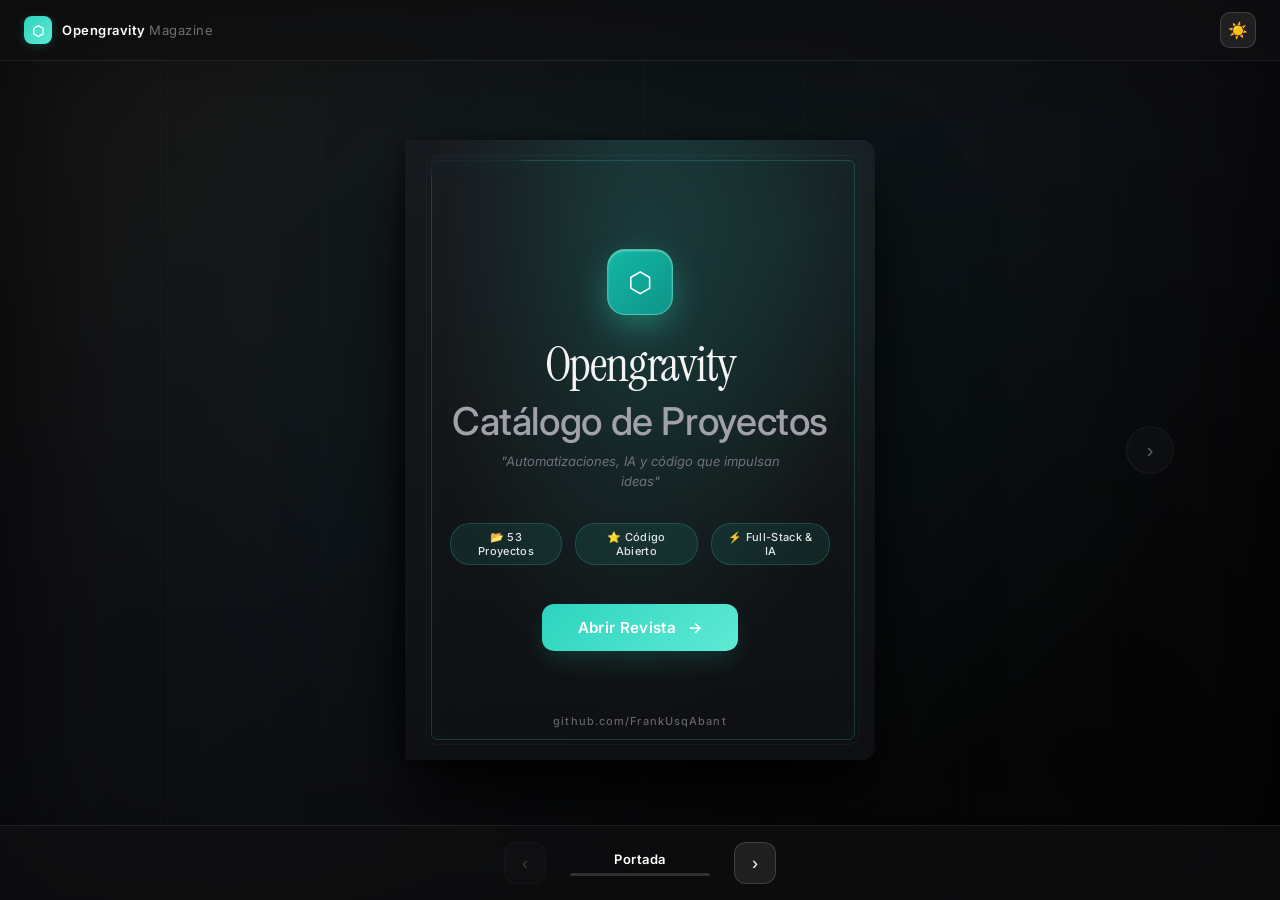
==== commit cc28f2ea: "feat: setup automated weekly GitHub Actions sync workflow (capped at 100 projects)" ====
--- a/index.html
+++ b/index.html
@@ -76,7 +76,7 @@
             <p class="cover__tagline">"Automatizaciones, IA y código que impulsan ideas"</p>
             
             <div class="cover__stats">
-              <span>📂 52 Proyectos</span>
+              <span>📂 53 Proyectos</span>
               <span>⭐ Código Abierto</span>
               <span>⚡ Full-Stack & IA</span>
             </div>
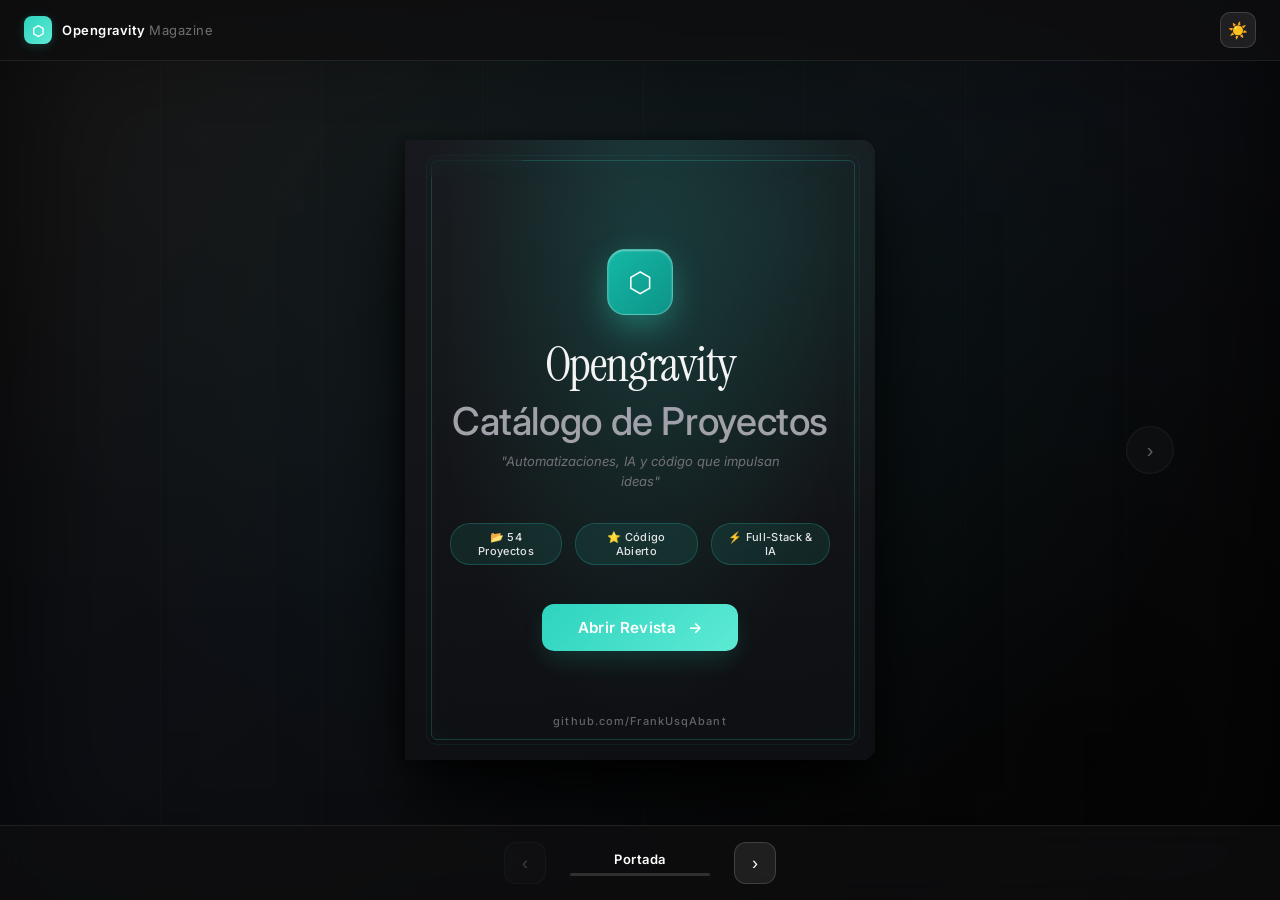
==== commit f1690adc: "chore(auto): sincronización semanal de repositorios de Opengravity [skip ci]" ====
--- a/index.html
+++ b/index.html
@@ -76,7 +76,7 @@
             <p class="cover__tagline">"Automatizaciones, IA y código que impulsan ideas"</p>
             
             <div class="cover__stats">
-              <span>📂 53 Proyectos</span>
+              <span>📂 54 Proyectos</span>
               <span>⭐ Código Abierto</span>
               <span>⚡ Full-Stack & IA</span>
             </div>
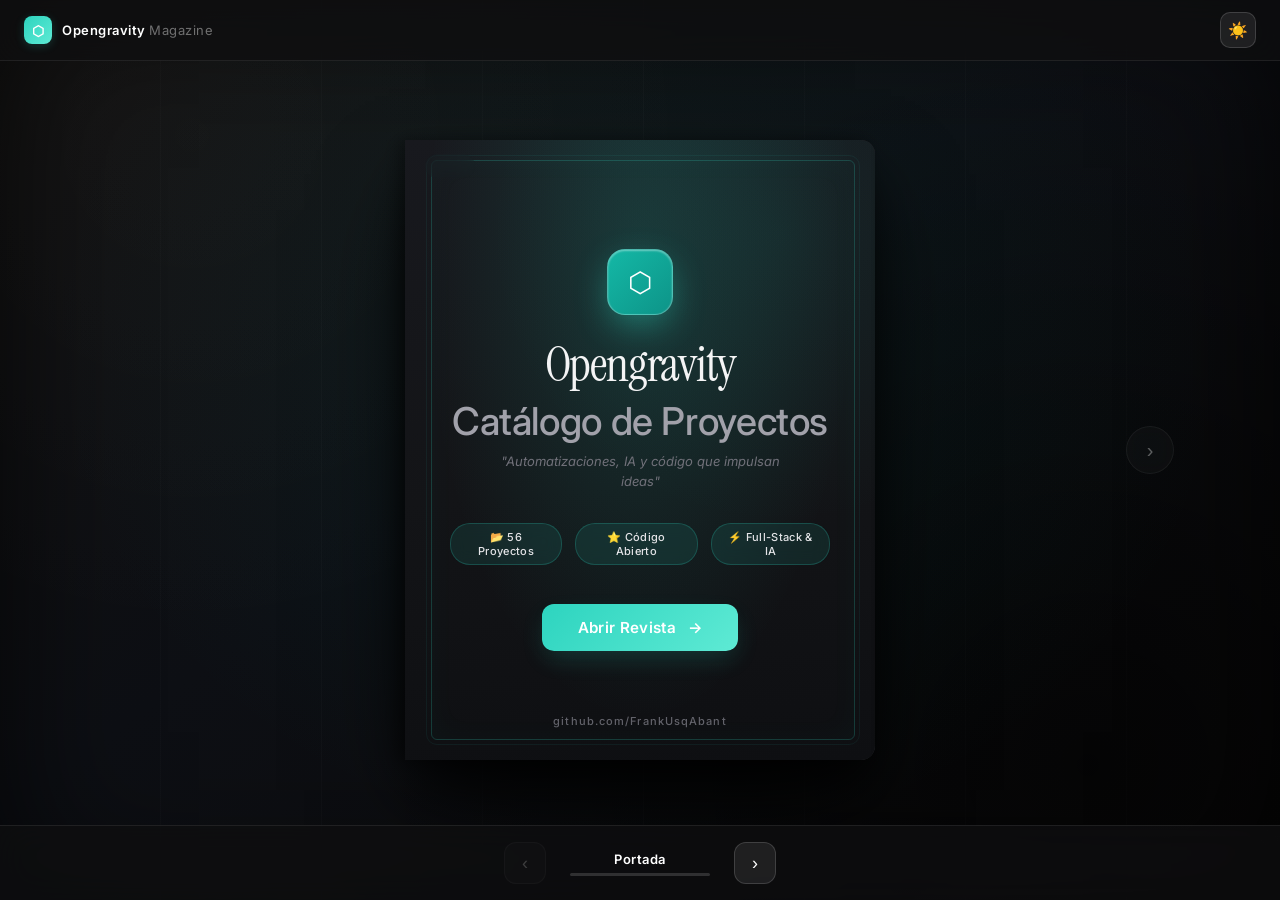
==== commit 5f473362: "chore(auto): sincronización semanal de repositorios de Opengravity [skip ci]" ====
--- a/index.html
+++ b/index.html
@@ -76,7 +76,7 @@
             <p class="cover__tagline">"Automatizaciones, IA y código que impulsan ideas"</p>
             
             <div class="cover__stats">
-              <span>📂 54 Proyectos</span>
+              <span>📂 56 Proyectos</span>
               <span>⭐ Código Abierto</span>
               <span>⚡ Full-Stack & IA</span>
             </div>
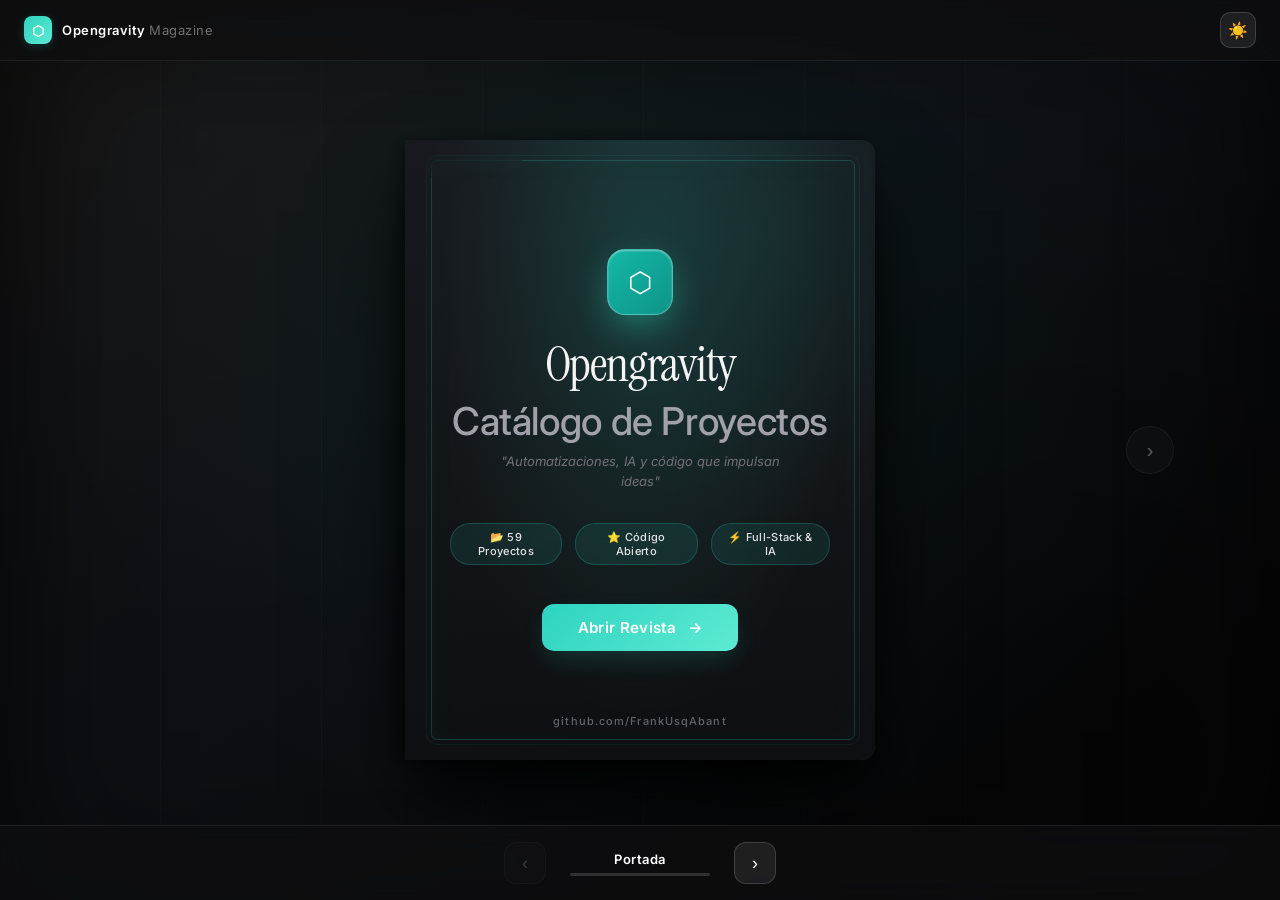
==== commit b8f288b1: "chore(auto): sincronización semanal de repositorios de Opengravity [skip ci]" ====
--- a/index.html
+++ b/index.html
@@ -76,7 +76,7 @@
             <p class="cover__tagline">"Automatizaciones, IA y código que impulsan ideas"</p>
             
             <div class="cover__stats">
-              <span>📂 56 Proyectos</span>
+              <span>📂 59 Proyectos</span>
               <span>⭐ Código Abierto</span>
               <span>⚡ Full-Stack & IA</span>
             </div>
